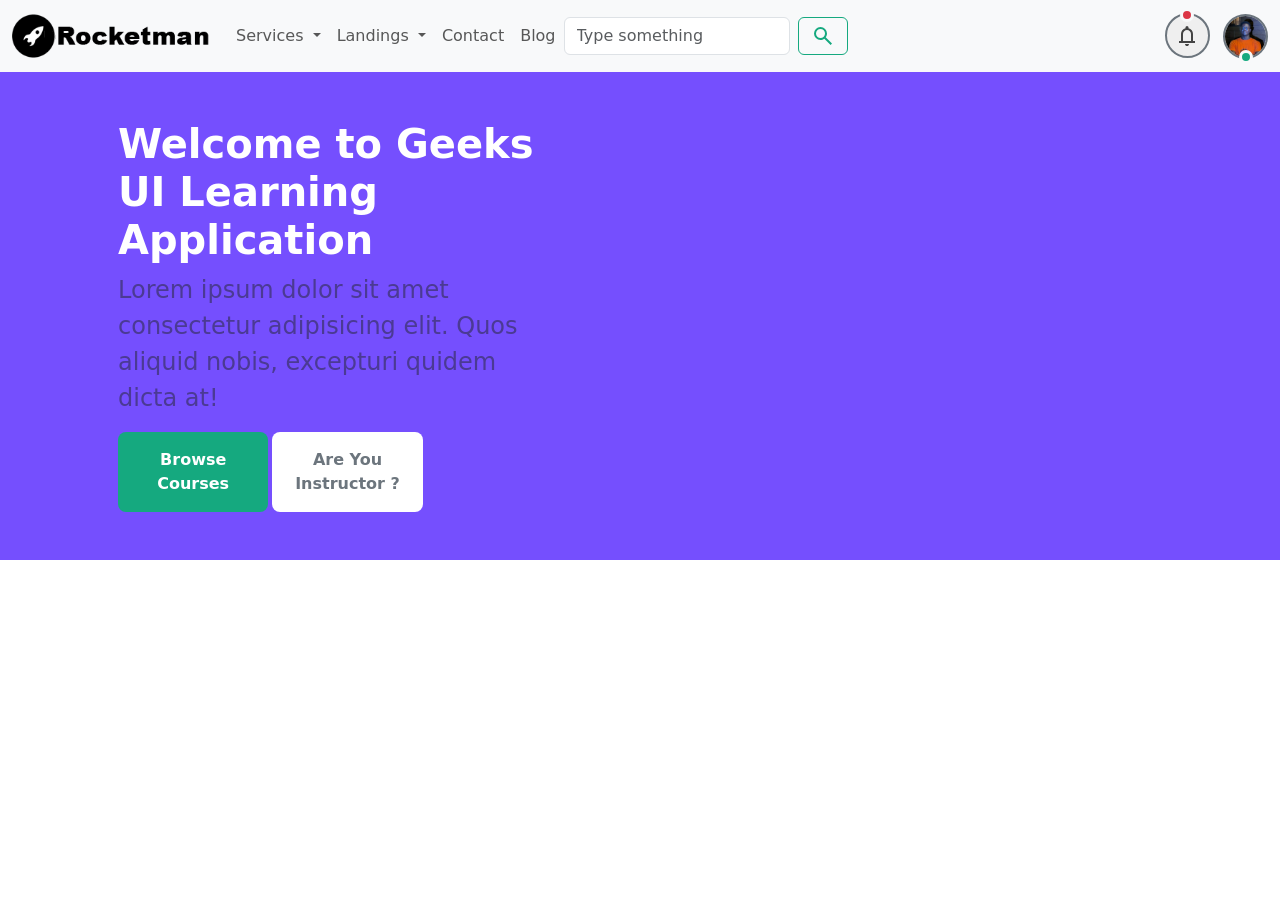
==== onepageproject.html @ 66e04916 "First commit" ====
<!doctype html>
<html lang="en">
  <head>
    <meta charset="utf-8">
    <meta name="viewport" content="width=device-width, initial-scale=1">
    <title>Bootstrap 5 - 101 Final Project</title>
    <link href="https://cdn.jsdelivr.net/npm/bootstrap@5.3.3/dist/css/bootstrap.min.css" rel="stylesheet" integrity="sha384-QWTKZyjpPEjISv5WaRU9OFeRpok6YctnYmDr5pNlyT2bRjXh0JMhjY6hW+ALEwIH" crossorigin="anonymous">
    <link rel="stylesheet" href="style.css">
  </head>
  <body>
    <nav class="navbar navbar-expand-lg bg-body-tertiary">
        <div class="container-fluid">
            <a class="navbar-brand" href="#">
                <img src="img/logo.png" alt="Bootstrap" width="200">
            </a>
            <div class="d-lg-none ms-auto me-3">
                <div class="dropdown d-inline">
                    <button type="button" class="border border-secondary border-2 rounded-circle position-relative p-0 me-2" data-bs-toggle="dropdown" aria-expanded="false" style="width: 45px; height: 45px;">
                        <svg xmlns="http://www.w3.org/2000/svg" height="24px" viewBox="0 -960 960 960" width="24px" fill="#434343">
                            <path d="M160-200v-80h80v-280q0-83 50-147.5T420-792v-28q0-25 17.5-42.5T480-880q25 0 42.5 17.5T540-820v28q80 20 130 84.5T720-560v280h80v80H160Zm320-300Zm0 420q-33 0-56.5-23.5T400-160h160q0 33-23.5 56.5T480-80ZM320-280h320v-280q0-66-47-113t-113-47q-66 0-113 47t-47 113v280Z"/>
                        </svg>
                        <span class="position-absolute top-0 start-50 translate-middle p-1 bg-danger border border-light border-3 rounded-circle">
                        <span class="visually-hidden">New Alerts</span>
                        </span>
                    </button>
                    <ul class="dropdown-menu dropdown-menu-end mt-3">
                        <li><a class="dropdown-item" href="#">Notification 1</a></li>
                        <li><a class="dropdown-item" href="#">Notification 2</a></li>
                        <li><a class="dropdown-item" href="#">Notification 3</a></li>
                        <li><hr class="dropdown-divider"></li>
                        <li><a class="dropdown-item" href="#">Mark all as read</a></li>

                    </ul>
                </div>
                <div class="dropdown d-inline">
                    <button type="button" class="border border-secondary border-2 rounded-circle position-relative p-0" data-bs-toggle="dropdown" aria-expanded="false" style="width: 45px; height: 45px;">
                        <img src="img/me.jpeg" alt="me" class="rounded-circle" width="100%">
                        <span class="position-absolute top-100 start-50 translate-middle p-1 bg-success border border-light border-3 rounded-circle">
                            <span class="visually-hidden">Online Indicator</span>
                        </span>
                    </button>
                    <ul class="dropdown-menu dropdown-menu-end mt-3">
                        <li><a class="dropdown-item" href="#">Statut</a></li>
                        <li><a class="dropdown-item" href="#">Profile</a></li>
                        <li><a class="dropdown-item" href="#">Settings</a></li>
                        <li><hr class="dropdown-divider"></li>
                        <li><a class="dropdown-item" href="#">Log Out</a></li>
                    </ul>
                </div>
            </div>
            <button class="navbar-toggler" type="button" data-bs-toggle="collapse" data-bs-target="#navbarSupportedContent" aria-controls="navbarSupportedContent" aria-expanded="false" aria-label="Toggle navigation">
                <span class="navbar-toggler-icon"></span>
            </button>
            <div class="collapse navbar-collapse" id="navbarSupportedContent">
                <ul class="navbar-nav mb-2 mb-lg-0">
                    <li class="nav-item dropdown">
                        <a class="nav-link dropdown-toggle" href="#" role="button" type="button" data-bs-toggle="dropdown" aria-expanded="false">
                        Services
                        </a>
                        <ul class="dropdown-menu">
                            <li><a class="dropdown-item" href="#">Cleaning</a></li>
                            <li><a class="dropdown-item" href="#">Fuelling</a></li>
                            <li>
                                <div class="dropend">
                                    <a class="nav-link dropdown-toggle" href="#" role="button" data-bs-toggle="dropdown" aria-expanded="false">
                                        Coding
                                    </a>
                                    <ul class="dropdown-menu">
                                        <li><a class="dropdown-item" href="#">JS</a></li>
                                        <li><a class="dropdown-item" href="#">TS</a></li>
                                        <li><a class="dropdown-item" href="#">C#</a></li>
                                    </ul>
                                </div>
                                <!-- <div class="btn-group dropend">
                                    <button type="button" class="btn btn-secondary dropdown-toggle" data-bs-toggle="dropdown" aria-expanded="false">
                                      Dropend
                                    </button>
                                    <ul class="dropdown-menu">
                                      <li><a class="dropdown-item" href="#">Menu item</a></li>
                                      <li><a class="dropdown-item" href="#">Menu item</a></li>
                                      <li><a class="dropdown-item" href="#">Menu item</a></li>
                                    </ul>
                                </div> -->
                                  
                            </li>
                            <li><hr class="dropdown-divider"></li>
                            <li><a class="dropdown-item" href="#">See more</a></li>
                        </ul>
                    </li>
                    <li class="nav-item dropdown">
                        <a class="nav-link dropdown-toggle" href="#" role="button" data-bs-toggle="dropdown" aria-expanded="false">
                        Landings
                        </a>
                        <ul class="dropdown-menu">
                            <li><a class="dropdown-item" href="#">Landing 1</a></li>
                            <li><a class="dropdown-item" href="#">Landing 2</a></li>
                            <li><a class="dropdown-item" href="#">Landing 3</a></li>
                        </ul>
                    </li>
                    <li class="nav-item">
                        <a class="nav-link" aria-current="page" href="#">Contact</a>
                    </li>
                    <li class="nav-item">
                        <a class="nav-link" href="#">Blog</a>
                    </li>
                </ul>
                <form class="d-flex me-auto " role="search">
                    <input class="form-control me-2" type="search" placeholder="Type something" aria-label="Search">
                    <button class="btn btn-outline-success border border-succes" id="btn-search" type="submit">
                        <svg xmlns="http://www.w3.org/2000/svg" height="24px" viewBox="0 -960 960 960" width="24px" fill="#15a97f">
                            <path d="M784-120 532-372q-30 24-69 38t-83 14q-109 0-184.5-75.5T120-580q0-109 75.5-184.5T380-840q109 0 184.5 75.5T640-580q0 44-14 83t-38 69l252 252-56 56ZM380-400q75 0 127.5-52.5T560-580q0-75-52.5-127.5T380-760q-75 0-127.5 52.5T200-580q0 75 52.5 127.5T380-400Z"/>
                        </svg>
                    </button>
                </form>
                <div class="d-none d-lg-block">
                    <div class="dropdown d-inline">
                        <button type="button" class="border border-secondary border-2 rounded-circle position-relative p-0" data-bs-toggle="dropdown" aria-expanded="false" style="width: 45px; height: 45px;">
                            <svg xmlns="http://www.w3.org/2000/svg" height="24px" viewBox="0 -960 960 960" width="24px" fill="#434343">
                                <path d="M160-200v-80h80v-280q0-83 50-147.5T420-792v-28q0-25 17.5-42.5T480-880q25 0 42.5 17.5T540-820v28q80 20 130 84.5T720-560v280h80v80H160Zm320-300Zm0 420q-33 0-56.5-23.5T400-160h160q0 33-23.5 56.5T480-80ZM320-280h320v-280q0-66-47-113t-113-47q-66 0-113 47t-47 113v280Z"/>
                            </svg>
                            <span class="position-absolute top-0 start-50 translate-middle p-1 bg-danger border border-light border-3 rounded-circle">
                            <span class="visually-hidden">New Alerts</span>
                            </span>
                        </button>
                        <ul class="dropdown-menu dropdown-menu-end mt-3">
                            <li><a class="dropdown-item" href="#">Notification 1</a></li>
                            <li><a class="dropdown-item" href="#">Notification 2</a></li>
                            <li><a class="dropdown-item" href="#">Notification 3</a></li>
                            <li><hr class="dropdown-divider"></li>
                            <li><a class="dropdown-item" href="#">Mark all as read</a></li>

                        </ul>
                    </div>
                    <div class="dropdown d-inline">
                        <button type="button" class="border border-secondary border-2 rounded-circle position-relative p-0 ms-2" data-bs-toggle="dropdown" aria-expanded="false" style="width: 45px; height: 45px;">
                            <img src="img/me.jpeg" alt="me" class="rounded-circle" width="100%">
                            <span class="position-absolute top-100 start-50 translate-middle p-1 bg-success border border-light border-3 rounded-circle">
                            <span class="visually-hidden">Online Indicator</span>
                            </span>
                        </button>
                        <ul class="dropdown-menu dropdown-menu-end mt-3">
                            <li><a class="dropdown-item" href="#">Statut</a></li>
                            <li><a class="dropdown-item" href="#">Profile</a></li>
                            <li><a class="dropdown-item" href="#">Settings</a></li>
                            <li><hr class="dropdown-divider"></li>
                            <li><a class="dropdown-item" href="#">Log Out</a></li>
                        </ul>
                    </div>
                </div>
            </div>
        </div>
    </nav>
    <!-- Page content -- Jumbotron -->
    <div class="bg-primary">
        <div class="container d-flex flex-column p-5">
            <h1 class="d-flex text-white fw-bold text-start fs-1 w-50 pe-5 ">Welcome to Geeks UI Learning Application</h1>
            <p class="text-body-tertiary fs-4 lh-base fw-normal" style="width: 40%;">Lorem ipsum dolor sit amet consectetur adipisicing elit. Quos aliquid nobis, excepturi quidem dicta at!</p>
            <div class="d-flex" style="width: 30%;">
                <button class="d-block p-3 rounded-3 border border-0 me-1 fw-semibold bg-success text-white" style="width: 48%;">Browse Courses</button>
                <button class="d-block p-3 rounded-3 border border-0 fw-semibold bg-white text-secondary" style="width: 48%;"> Are You Instructor ?</button>
            </div>
        </div>
    </div>


    <script src="https://cdn.jsdelivr.net/npm/bootstrap@5.3.3/dist/js/bootstrap.bundle.min.js" integrity="sha384-YvpcrYf0tY3lHB60NNkmXc5s9fDVZLESaAA55NDzOxhy9GkcIdslK1eN7N6jIeHz" crossorigin="anonymous"></script>
  </body>
</html>
---- style.css ----
svg:hover {
    fill: #fff;
}

.bg-primary {
    background-color: #754ffe !important;
}

.bg-success, .btn-outline-success:hover {
    background-color: #15a97f !important;
}

.btn-outline-success {
    border-color: #15a97f !important;
}
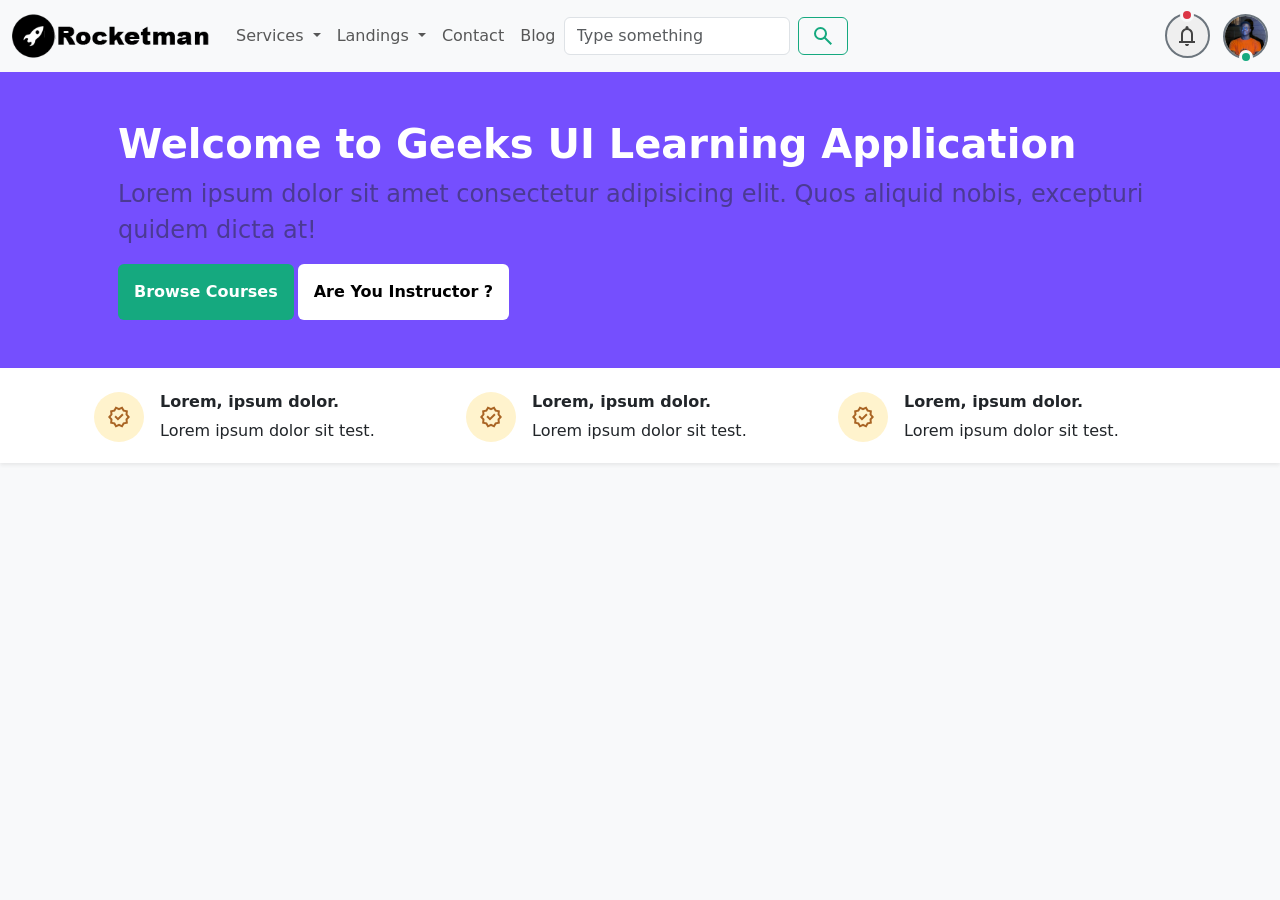
==== commit 4b5c7aaa: "update" ====
--- a/onepageproject.html
+++ b/onepageproject.html
@@ -7,7 +7,9 @@
     <link href="https://cdn.jsdelivr.net/npm/bootstrap@5.3.3/dist/css/bootstrap.min.css" rel="stylesheet" integrity="sha384-QWTKZyjpPEjISv5WaRU9OFeRpok6YctnYmDr5pNlyT2bRjXh0JMhjY6hW+ALEwIH" crossorigin="anonymous">
     <link rel="stylesheet" href="style.css">
   </head>
-  <body>
+  <body class="bg-light">
+
+    <!-- Nav Bar -->
     <nav class="navbar navbar-expand-lg bg-body-tertiary">
         <div class="container-fluid">
             <a class="navbar-brand" href="#">
@@ -150,18 +152,62 @@
             </div>
         </div>
     </nav>
+
     <!-- Page content -- Jumbotron -->
     <div class="bg-primary">
         <div class="container d-flex flex-column p-5">
-            <h1 class="d-flex text-white fw-bold text-start fs-1 w-50 pe-5 ">Welcome to Geeks UI Learning Application</h1>
-            <p class="text-body-tertiary fs-4 lh-base fw-normal" style="width: 40%;">Lorem ipsum dolor sit amet consectetur adipisicing elit. Quos aliquid nobis, excepturi quidem dicta at!</p>
-            <div class="d-flex" style="width: 30%;">
-                <button class="d-block p-3 rounded-3 border border-0 me-1 fw-semibold bg-success text-white" style="width: 48%;">Browse Courses</button>
-                <button class="d-block p-3 rounded-3 border border-0 fw-semibold bg-white text-secondary" style="width: 48%;"> Are You Instructor ?</button>
+            <h1 class="d-flex w-lg-50 text-white fw-bold text-lg-start fs-1 me-auto">Welcome to Geeks UI Learning Application</h1>
+            <p class="text-body-tertiary fs-4 lh-base fw-normal me-auto ">Lorem ipsum dolor sit amet consectetur adipisicing elit. Quos aliquid nobis, excepturi quidem dicta at!</p>
+            <div class="d-flex me-auto">
+                <button class="d-block p-3 rounded-2 border border-0 me-1 fw-semibold bg-success text-white">Browse Courses</button>
+                <button class="d-block p-3 rounded-2 border border-0 fw-semibold bg-white text-black"> Are You Instructor ?</button>
             </div>
         </div>
     </div>
 
+    <!-- Page content -- After Jumbotron -->
+    <div class="d-flex justify-content-center text-start bg-white shadow-sm pt-4 pb-1">
+        <div class="row container">
+            <div class="col-md-6 col-lg-4 d-flex">
+                <button class="rounded-circle bg-warning-subtle justify-content-center p-0 border-0 me-3" disabled style="width: 50px; height: 50px;">
+                    <svg xmlns="http://www.w3.org/2000/svg" id="disabled-btn" height="24px" viewBox="0 -960 960 960" width="24px" fill="#A96424">
+                        <path d="m344-60-76-128-144-32 14-148-98-112 98-112-14-148 144-32 76-128 136 58 136-58 76 128 144 32-14 148 98 112-98 112 14 148-144 32-76 128-136-58-136 58Zm34-102 102-44 104 44 56-96 110-26-10-112 74-84-74-86 10-112-110-24-58-96-102 44-104-44-56 96-110 24 10 112-74 86 74 84-10 114 110 24 58 96Zm102-318Zm-42 142 226-226-56-58-170 170-86-84-56 56 142 142Z"/>
+                    </svg>
+                </button>
+                <div class="d-block">
+                    <h1 class="fs-6 fw-bold">Lorem, ipsum dolor.</h1>
+                    <p>Lorem ipsum dolor sit test.</p>
+                </div>
+            </div>
+            <div class="col-md-6 col-lg-4 d-flex">
+                <button class="rounded-circle bg-warning-subtle justify-content-center p-0 border-0 me-3" disabled style="width: 50px; height: 50px;">
+                    <svg xmlns="http://www.w3.org/2000/svg" id="disabled-btn" height="24px" viewBox="0 -960 960 960" width="24px" fill="#A96424">
+                        <path d="m344-60-76-128-144-32 14-148-98-112 98-112-14-148 144-32 76-128 136 58 136-58 76 128 144 32-14 148 98 112-98 112 14 148-144 32-76 128-136-58-136 58Zm34-102 102-44 104 44 56-96 110-26-10-112 74-84-74-86 10-112-110-24-58-96-102 44-104-44-56 96-110 24 10 112-74 86 74 84-10 114 110 24 58 96Zm102-318Zm-42 142 226-226-56-58-170 170-86-84-56 56 142 142Z"/>
+                    </svg>
+                </button>
+                <div class="d-block">
+                    <h1 class="fs-6 fw-bold">Lorem, ipsum dolor.</h1>
+                    <p>Lorem ipsum dolor sit test.</p>
+                </div>
+            </div>
+            <div class="col-md-6 col-lg-4 d-flex">
+                <button class="rounded-circle bg-warning-subtle justify-content-center p-0 border-0 me-3" disabled style="width: 50px; height: 50px;">
+                    <svg xmlns="http://www.w3.org/2000/svg" id="disabled-btn" height="24px" viewBox="0 -960 960 960" width="24px" fill="#A96424">
+                        <path d="m344-60-76-128-144-32 14-148-98-112 98-112-14-148 144-32 76-128 136 58 136-58 76 128 144 32-14 148 98 112-98 112 14 148-144 32-76 128-136-58-136 58Zm34-102 102-44 104 44 56-96 110-26-10-112 74-84-74-86 10-112-110-24-58-96-102 44-104-44-56 96-110 24 10 112-74 86 74 84-10 114 110 24 58 96Zm102-318Zm-42 142 226-226-56-58-170 170-86-84-56 56 142 142Z"/>
+                    </svg>
+                </button>
+                <div class="d-block">
+                    <h1 class="fs-6 fw-bold">Lorem, ipsum dolor.</h1>
+                    <p>Lorem ipsum dolor sit test.</p>
+                </div>
+            </div>
+        </div>
+    </div>
+
+    <!-- Content -->
+    <div class="container">
+        
+    </div>
 
     <script src="https://cdn.jsdelivr.net/npm/bootstrap@5.3.3/dist/js/bootstrap.bundle.min.js" integrity="sha384-YvpcrYf0tY3lHB60NNkmXc5s9fDVZLESaAA55NDzOxhy9GkcIdslK1eN7N6jIeHz" crossorigin="anonymous"></script>
   </body>
--- a/style.css
+++ b/style.css
@@ -12,4 +12,8 @@
 
 .btn-outline-success {
     border-color: #15a97f !important;
+}
+
+#disabled-btn:hover {
+    fill: #A96424;
 }
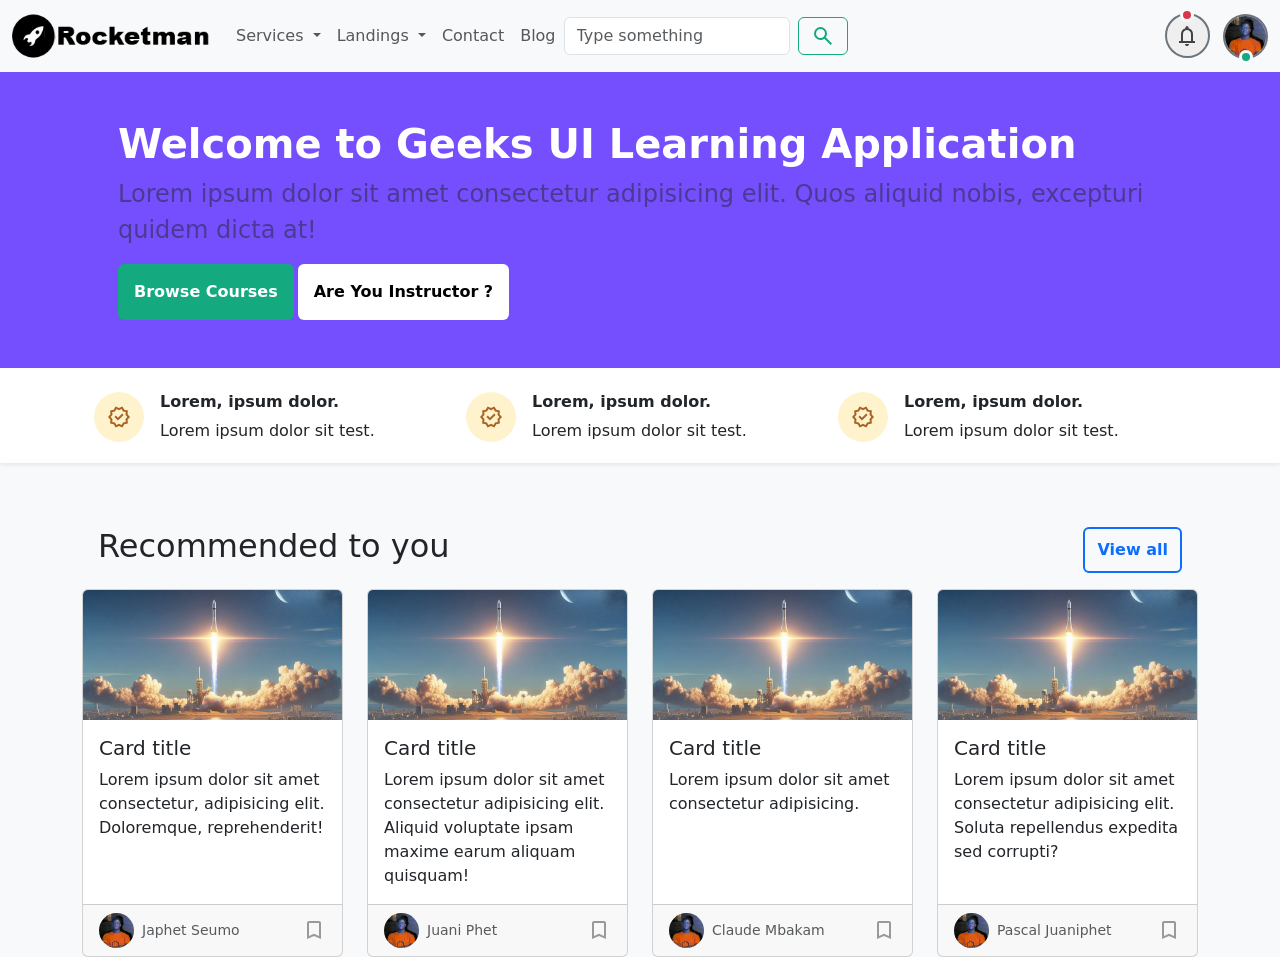
==== commit 4261d847: "updates" ====
--- a/onepageproject.html
+++ b/onepageproject.html
@@ -31,7 +31,6 @@
                         <li><a class="dropdown-item" href="#">Notification 3</a></li>
                         <li><hr class="dropdown-divider"></li>
                         <li><a class="dropdown-item" href="#">Mark all as read</a></li>
-
                     </ul>
                 </div>
                 <div class="dropdown d-inline">
@@ -205,8 +204,85 @@
     </div>
 
     <!-- Content -->
-    <div class="container">
-        
+    <div class="container mt-5 pt-2g">
+        <div class="d-flex p-3">
+            <h2 class="me-auto">Recommended to you</h2>
+            <button type="button" class="btn text-primary fw-semibold fs-6 border border-2 border-primary">View all</button>
+        </div>
+        <div class="row row-cols-1 row-cols-md-2 row-cols-lg-4 g-4">
+            <div class="col">
+                <div class="card h-100">
+                    <img src="img/0.png" class="card-img-top" alt="...">
+                    <div class="card-body">
+                        <h5 class="card-title">Card title</h5>
+                        <p class="card-text">Lorem ipsum dolor sit amet consectetur, adipisicing elit. Doloremque, reprehenderit!</p>
+                    </div>
+                    <div class="card-footer d-flex align-items-center">
+                        <button type="button" class="rounded-circle border-0 p-0 me-2" style="width: 35px; height: 35px;">
+                            <img src="img/me.jpeg" alt="me" class="rounded-circle" width="100%">
+                        </button>
+                        <small class="text-body-secondary me-auto">Japhet Seumo</small>
+                        <svg xmlns="http://www.w3.org/2000/svg" height="24px" id="bookmark-btn" viewBox="0 -960 960 960" width="24px" fill="#999999">
+                            <path d="M200-120v-640q0-33 23.5-56.5T280-840h400q33 0 56.5 23.5T760-760v640L480-240 200-120Zm80-122 200-86 200 86v-518H280v518Zm0-518h400-400Z"/>
+                        </svg>
+                    </div>
+                </div>
+            </div>
+            <div class="col">
+                <div class="card h-100">
+                    <img src="img/0.png" class="card-img-top" alt="...">
+                    <div class="card-body">
+                        <h5 class="card-title">Card title</h5>
+                        <p class="card-text">Lorem ipsum dolor sit amet consectetur adipisicing elit. Aliquid voluptate ipsam maxime earum aliquam quisquam!</p>
+                    </div>
+                    <div class="card-footer d-flex align-items-center">
+                        <button type="button" class="rounded-circle border-0 p-0 me-2" style="width: 35px; height: 35px;">
+                            <img src="img/me.jpeg" alt="me" class="rounded-circle" width="100%">
+                        </button>
+                        <small class="text-body-secondary me-auto">Juani Phet</small>
+                        <svg xmlns="http://www.w3.org/2000/svg" height="24px" id="bookmark-btn" viewBox="0 -960 960 960" width="24px" fill="#999999">
+                            <path d="M200-120v-640q0-33 23.5-56.5T280-840h400q33 0 56.5 23.5T760-760v640L480-240 200-120Zm80-122 200-86 200 86v-518H280v518Zm0-518h400-400Z"/>
+                        </svg>
+                    </div>
+                </div>
+            </div>
+            <div class="col">
+                <div class="card h-100">
+                    <img src="img/0.png" class="card-img-top" alt="...">
+                    <div class="card-body">
+                        <h5 class="card-title">Card title</h5>
+                        <p class="card-text">Lorem ipsum dolor sit amet consectetur adipisicing.</p>
+                    </div>
+                    <div class="card-footer d-flex align-items-center">
+                        <button type="button" class="rounded-circle border-0 p-0 me-2" style="width: 35px; height: 35px;">
+                            <img src="img/me.jpeg" alt="me" class="rounded-circle" width="100%">
+                        </button>
+                        <small class="text-body-secondary me-auto">Claude Mbakam</small>
+                        <svg xmlns="http://www.w3.org/2000/svg" height="24px" id="bookmark-btn" viewBox="0 -960 960 960" width="24px" fill="#999999">
+                            <path d="M200-120v-640q0-33 23.5-56.5T280-840h400q33 0 56.5 23.5T760-760v640L480-240 200-120Zm80-122 200-86 200 86v-518H280v518Zm0-518h400-400Z"/>
+                        </svg>
+                    </div>
+                </div>
+            </div>
+            <div class="col">
+                <div class="card h-100">
+                    <img src="img/0.png" class="card-img-top" alt="...">
+                    <div class="card-body">
+                        <h5 class="card-title">Card title</h5>
+                        <p class="card-text">Lorem ipsum dolor sit amet consectetur adipisicing elit. Soluta repellendus expedita sed corrupti?</p>
+                    </div>
+                    <div class="card-footer d-flex align-items-center">
+                        <button type="button" class="rounded-circle border-0 p-0 me-2" style="width: 35px; height: 35px;">
+                            <img src="img/me.jpeg" alt="me" class="rounded-circle" width="100%">
+                        </button>
+                        <small class="text-body-secondary me-auto">Pascal Juaniphet</small>
+                        <svg xmlns="http://www.w3.org/2000/svg" height="24px" id="bookmark-btn" viewBox="0 -960 960 960" width="24px" fill="#999999">
+                            <path d="M200-120v-640q0-33 23.5-56.5T280-840h400q33 0 56.5 23.5T760-760v640L480-240 200-120Zm80-122 200-86 200 86v-518H280v518Zm0-518h400-400Z"/>
+                        </svg>
+                    </div>
+                </div>
+            </div>
+        </div>
     </div>
 
     <script src="https://cdn.jsdelivr.net/npm/bootstrap@5.3.3/dist/js/bootstrap.bundle.min.js" integrity="sha384-YvpcrYf0tY3lHB60NNkmXc5s9fDVZLESaAA55NDzOxhy9GkcIdslK1eN7N6jIeHz" crossorigin="anonymous"></script>
--- a/style.css
+++ b/style.css
@@ -16,4 +16,8 @@
 
 #disabled-btn:hover {
     fill: #A96424;
+}
+
+#bookmark-btn:hover {
+    fill: #434343;
 }
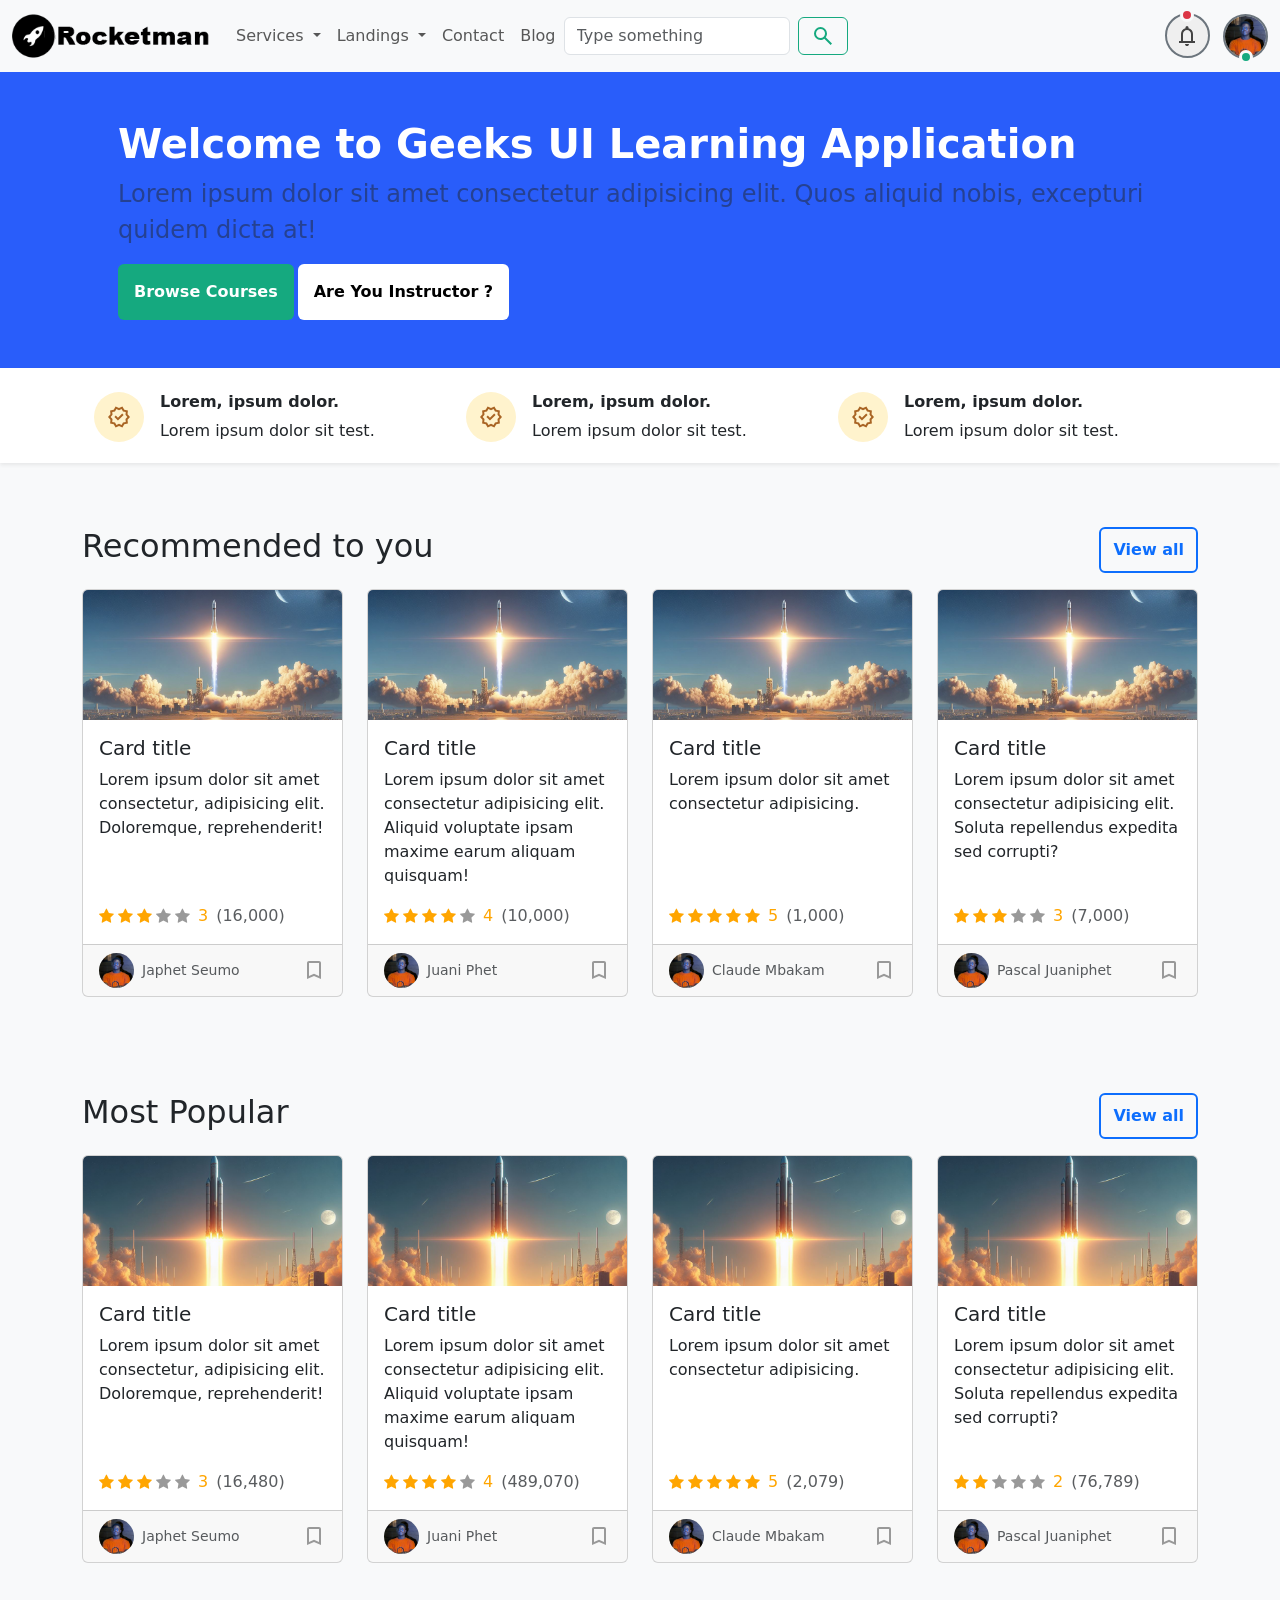
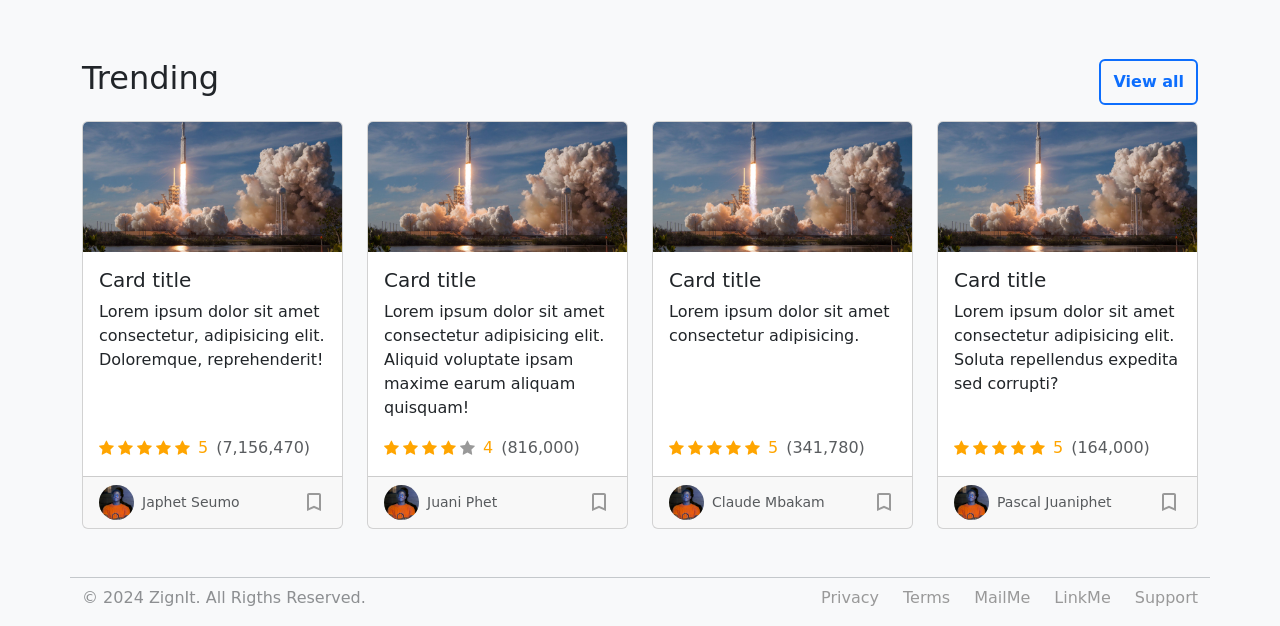
==== commit f85f1d43: "updates" ====
--- a/onepageproject.html
+++ b/onepageproject.html
@@ -5,6 +5,7 @@
     <meta name="viewport" content="width=device-width, initial-scale=1">
     <title>Bootstrap 5 - 101 Final Project</title>
     <link href="https://cdn.jsdelivr.net/npm/bootstrap@5.3.3/dist/css/bootstrap.min.css" rel="stylesheet" integrity="sha384-QWTKZyjpPEjISv5WaRU9OFeRpok6YctnYmDr5pNlyT2bRjXh0JMhjY6hW+ALEwIH" crossorigin="anonymous">
+    <link rel="stylesheet" href="https://cdnjs.cloudflare.com/ajax/libs/font-awesome/4.7.0/css/font-awesome.min.css">
     <link rel="stylesheet" href="style.css">
   </head>
   <body class="bg-light">
@@ -61,8 +62,9 @@
                         <ul class="dropdown-menu">
                             <li><a class="dropdown-item" href="#">Cleaning</a></li>
                             <li><a class="dropdown-item" href="#">Fuelling</a></li>
+                            <li><a class="dropdown-item" href="#">Coding</a></li>
                             <li>
-                                <div class="dropend">
+                                <!-- <div class="dropend">
                                     <a class="nav-link dropdown-toggle" href="#" role="button" data-bs-toggle="dropdown" aria-expanded="false">
                                         Coding
                                     </a>
@@ -71,7 +73,7 @@
                                         <li><a class="dropdown-item" href="#">TS</a></li>
                                         <li><a class="dropdown-item" href="#">C#</a></li>
                                     </ul>
-                                </div>
+                                </div> -->
                                 <!-- <div class="btn-group dropend">
                                     <button type="button" class="btn btn-secondary dropdown-toggle" data-bs-toggle="dropdown" aria-expanded="false">
                                       Dropend
@@ -203,11 +205,11 @@
         </div>
     </div>
 
-    <!-- Content -->
+    <!-- Content cards-->
     <div class="container mt-5 pt-2g">
-        <div class="d-flex p-3">
+        <div class="d-flex py-3">
             <h2 class="me-auto">Recommended to you</h2>
-            <button type="button" class="btn text-primary fw-semibold fs-6 border border-2 border-primary">View all</button>
+            <button type="button" class="btn btn-view text-primary fw-semibold fs-6 border border-2 border-primary">View all</button>
         </div>
         <div class="row row-cols-1 row-cols-md-2 row-cols-lg-4 g-4">
             <div class="col">
@@ -217,6 +219,15 @@
                         <h5 class="card-title">Card title</h5>
                         <p class="card-text">Lorem ipsum dolor sit amet consectetur, adipisicing elit. Doloremque, reprehenderit!</p>
                     </div>
+                    <div class="d-flex ms-3 mb-3 align-items-center">
+                        <span class="fa fa-star checked me-1"></span>
+                        <span class="fa fa-star checked me-1"></span>
+                        <span class="fa fa-star checked me-1"></span>
+                        <span class="fa fa-star unchecked me-1"></span>
+                        <span class="fa fa-star unchecked me-1"></span>
+                        <span class="checked text-body-warning ms-1 fw-light fs-6">3</span>
+                        <span class="checked text-body-secondary ms-2 fw-light fs-6">(16,000)</span>
+                    </div>
                     <div class="card-footer d-flex align-items-center">
                         <button type="button" class="rounded-circle border-0 p-0 me-2" style="width: 35px; height: 35px;">
                             <img src="img/me.jpeg" alt="me" class="rounded-circle" width="100%">
@@ -235,6 +246,15 @@
                         <h5 class="card-title">Card title</h5>
                         <p class="card-text">Lorem ipsum dolor sit amet consectetur adipisicing elit. Aliquid voluptate ipsam maxime earum aliquam quisquam!</p>
                     </div>
+                    <div class="d-flex ms-3 mb-3 align-items-center">
+                        <span class="fa fa-star checked me-1"></span>
+                        <span class="fa fa-star checked me-1"></span>
+                        <span class="fa fa-star checked me-1"></span>
+                        <span class="fa fa-star checked me-1"></span>
+                        <span class="fa fa-star unchecked me-1"></span>
+                        <span class="checked text-body-warning ms-1 fw-light fs-6">4</span>
+                        <span class="checked text-body-secondary ms-2 fw-light fs-6">(10,000)</span>
+                    </div>
                     <div class="card-footer d-flex align-items-center">
                         <button type="button" class="rounded-circle border-0 p-0 me-2" style="width: 35px; height: 35px;">
                             <img src="img/me.jpeg" alt="me" class="rounded-circle" width="100%">
@@ -253,6 +273,15 @@
                         <h5 class="card-title">Card title</h5>
                         <p class="card-text">Lorem ipsum dolor sit amet consectetur adipisicing.</p>
                     </div>
+                    <div class="d-flex ms-3 mb-3 align-items-center">
+                        <span class="fa fa-star checked me-1"></span>
+                        <span class="fa fa-star checked me-1"></span>
+                        <span class="fa fa-star checked me-1"></span>
+                        <span class="fa fa-star checked me-1"></span>
+                        <span class="fa fa-star checked me-1"></span>
+                        <span class="checked text-body-warning ms-1 fw-light fs-6">5</span>
+                        <span class="checked text-body-secondary ms-2 fw-light fs-6">(1,000)</span>
+                    </div>
                     <div class="card-footer d-flex align-items-center">
                         <button type="button" class="rounded-circle border-0 p-0 me-2" style="width: 35px; height: 35px;">
                             <img src="img/me.jpeg" alt="me" class="rounded-circle" width="100%">
@@ -271,6 +300,15 @@
                         <h5 class="card-title">Card title</h5>
                         <p class="card-text">Lorem ipsum dolor sit amet consectetur adipisicing elit. Soluta repellendus expedita sed corrupti?</p>
                     </div>
+                    <div class="d-flex ms-3 mb-3 align-items-center">
+                        <span class="fa fa-star checked me-1"></span>
+                        <span class="fa fa-star checked me-1"></span>
+                        <span class="fa fa-star checked me-1"></span>
+                        <span class="fa fa-star unchecked me-1"></span>
+                        <span class="fa fa-star unchecked me-1"></span>
+                        <span class="checked text-body-warning ms-1 fw-light fs-6">3</span>
+                        <span class="checked text-body-secondary ms-2 fw-light fs-6">(7,000)</span>
+                    </div>
                     <div class="card-footer d-flex align-items-center">
                         <button type="button" class="rounded-circle border-0 p-0 me-2" style="width: 35px; height: 35px;">
                             <img src="img/me.jpeg" alt="me" class="rounded-circle" width="100%">
@@ -283,7 +321,252 @@
                 </div>
             </div>
         </div>
+
+        <!-- Most Popular -->
+        <div class="d-flex pb-3 pt-5 mt-5">
+            <h2 class="me-auto">Most Popular</h2>
+            <button type="button" class="btn btn-view text-primary fw-semibold fs-6 border border-2 border-primary">View all</button>
+        </div>
+        <div class="row row-cols-1 row-cols-md-2 row-cols-lg-4 g-4">
+            <div class="col">
+                <div class="card h-100">
+                    <img src="img/1.png" class="card-img-top" alt="...">
+                    <div class="card-body">
+                        <h5 class="card-title">Card title</h5>
+                        <p class="card-text">Lorem ipsum dolor sit amet consectetur, adipisicing elit. Doloremque, reprehenderit!</p>
+                    </div>
+                    
+                    <div class="d-flex ms-3 mb-3 align-items-center">
+                        <span class="fa fa-star checked me-1"></span>
+                        <span class="fa fa-star checked me-1"></span>
+                        <span class="fa fa-star checked me-1"></span>
+                        <span class="fa fa-star unchecked me-1"></span>
+                        <span class="fa fa-star unchecked me-1"></span>
+                        <span class="checked text-body-warning ms-1 fw-light fs-6">3</span>
+                        <span class="checked text-body-secondary ms-2 fw-light fs-6">(16,480)</span>
+                    </div>
+                    <div class="card-footer d-flex align-items-center">
+                        <button type="button" class="rounded-circle border-0 p-0 me-2" style="width: 35px; height: 35px;">
+                            <img src="img/me.jpeg" alt="me" class="rounded-circle" width="100%">
+                        </button>
+                        <small class="text-body-secondary me-auto">Japhet Seumo</small>
+                        <svg xmlns="http://www.w3.org/2000/svg" height="24px" id="bookmark-btn" viewBox="0 -960 960 960" width="24px" fill="#999999">
+                            <path d="M200-120v-640q0-33 23.5-56.5T280-840h400q33 0 56.5 23.5T760-760v640L480-240 200-120Zm80-122 200-86 200 86v-518H280v518Zm0-518h400-400Z"/>
+                        </svg>
+                    </div>
+                </div>
+            </div>
+            <div class="col">
+                <div class="card h-100">
+                    <img src="img/1.png" class="card-img-top" alt="...">
+                    <div class="card-body">
+                        <h5 class="card-title">Card title</h5>
+                        <p class="card-text">Lorem ipsum dolor sit amet consectetur adipisicing elit. Aliquid voluptate ipsam maxime earum aliquam quisquam!</p>
+                    </div>
+                    <div class="d-flex ms-3 mb-3 align-items-center">
+                        <span class="fa fa-star checked me-1"></span>
+                        <span class="fa fa-star checked me-1"></span>
+                        <span class="fa fa-star checked me-1"></span>
+                        <span class="fa fa-star checked me-1"></span>
+                        <span class="fa fa-star unchecked me-1"></span>
+                        <span class="checked text-body-warning ms-1 fw-light fs-6">4</span>
+                        <span class="checked text-body-secondary ms-2 fw-light fs-6">(489,070)</span>
+                    </div>
+                    <div class="card-footer d-flex align-items-center">
+                        <button type="button" class="rounded-circle border-0 p-0 me-2" style="width: 35px; height: 35px;">
+                            <img src="img/me.jpeg" alt="me" class="rounded-circle" width="100%">
+                        </button>
+                        <small class="text-body-secondary me-auto">Juani Phet</small>
+                        <svg xmlns="http://www.w3.org/2000/svg" height="24px" id="bookmark-btn" viewBox="0 -960 960 960" width="24px" fill="#999999">
+                            <path d="M200-120v-640q0-33 23.5-56.5T280-840h400q33 0 56.5 23.5T760-760v640L480-240 200-120Zm80-122 200-86 200 86v-518H280v518Zm0-518h400-400Z"/>
+                        </svg>
+                    </div>
+                </div>
+            </div>
+            <div class="col">
+                <div class="card h-100">
+                    <img src="img/1.png" class="card-img-top" alt="...">
+                    <div class="card-body">
+                        <h5 class="card-title">Card title</h5>
+                        <p class="card-text">Lorem ipsum dolor sit amet consectetur adipisicing.</p>
+                    </div>
+                    <div class="d-flex ms-3 mb-3 align-items-center">
+                        <span class="fa fa-star checked me-1"></span>
+                        <span class="fa fa-star checked me-1"></span>
+                        <span class="fa fa-star checked me-1"></span>
+                        <span class="fa fa-star checked me-1"></span>
+                        <span class="fa fa-star checked me-1"></span>
+                        <span class="checked text-body-warning ms-1 fw-light fs-6">5</span>
+                        <span class="checked text-body-secondary ms-2 fw-light fs-6">(2,079)</span>
+                    </div>
+                    <div class="card-footer d-flex align-items-center">
+                        <button type="button" class="rounded-circle border-0 p-0 me-2" style="width: 35px; height: 35px;">
+                            <img src="img/me.jpeg" alt="me" class="rounded-circle" width="100%">
+                        </button>
+                        <small class="text-body-secondary me-auto">Claude Mbakam</small>
+                        <svg xmlns="http://www.w3.org/2000/svg" height="24px" id="bookmark-btn" viewBox="0 -960 960 960" width="24px" fill="#999999">
+                            <path d="M200-120v-640q0-33 23.5-56.5T280-840h400q33 0 56.5 23.5T760-760v640L480-240 200-120Zm80-122 200-86 200 86v-518H280v518Zm0-518h400-400Z"/>
+                        </svg>
+                    </div>
+                </div>
+            </div>
+            <div class="col">
+                <div class="card h-100">
+                    <img src="img/1.png" class="card-img-top" alt="...">
+                    <div class="card-body">
+                        <h5 class="card-title">Card title</h5>
+                        <p class="card-text">Lorem ipsum dolor sit amet consectetur adipisicing elit. Soluta repellendus expedita sed corrupti?</p>
+                    </div>
+                    <div class="d-flex ms-3 mb-3 align-items-center">
+                        <span class="fa fa-star checked me-1"></span>
+                        <span class="fa fa-star checked me-1"></span>
+                        <span class="fa fa-star unchecked me-1"></span>
+                        <span class="fa fa-star unchecked me-1"></span>
+                        <span class="fa fa-star unchecked me-1"></span>
+                        <span class="checked text-body-warning ms-1 fw-light fs-6">2</span>
+                        <span class="checked text-body-secondary ms-2 fw-light fs-6">(76,789)</span>
+                    </div>
+                    <div class="card-footer d-flex align-items-center">
+                        <button type="button" class="rounded-circle border-0 p-0 me-2" style="width: 35px; height: 35px;">
+                            <img src="img/me.jpeg" alt="me" class="rounded-circle" width="100%">
+                        </button>
+                        <small class="text-body-secondary me-auto">Pascal Juaniphet</small>
+                        <svg xmlns="http://www.w3.org/2000/svg" height="24px" id="bookmark-btn" viewBox="0 -960 960 960" width="24px" fill="#999999">
+                            <path d="M200-120v-640q0-33 23.5-56.5T280-840h400q33 0 56.5 23.5T760-760v640L480-240 200-120Zm80-122 200-86 200 86v-518H280v518Zm0-518h400-400Z"/>
+                        </svg>
+                    </div>
+                </div>
+            </div>
+        </div>
+
+        <!-- Trending -->
+        <div class="d-flex pb-3 pt-5 mt-5">
+            <h2 class="me-auto">Trending</h2>
+            <button type="button" class="btn btn-view text-primary fw-semibold fs-6 border border-2 border-primary">View all</button>
+        </div>
+        <div class="row row-cols-1 row-cols-md-2 row-cols-lg-4 g-4 mb-5">
+            <div class="col">
+                <div class="card h-100">
+                    <img src="img/3.jpeg" class="card-img-top" alt="...">
+                    <div class="card-body">
+                        <h5 class="card-title">Card title</h5>
+                        <p class="card-text">Lorem ipsum dolor sit amet consectetur, adipisicing elit. Doloremque, reprehenderit!</p>
+                    </div>
+                    <div class="d-flex ms-3 mb-3 align-items-center">
+                        <span class="fa fa-star checked me-1"></span>
+                        <span class="fa fa-star checked me-1"></span>
+                        <span class="fa fa-star checked me-1"></span>
+                        <span class="fa fa-star checked me-1"></span>
+                        <span class="fa fa-star checked me-1"></span>
+                        <span class="checked text-body-warning ms-1 fw-light fs-6">5</span>
+                        <span class="checked text-body-secondary ms-2 fw-light fs-6">(7,156,470)</span>
+                    </div>
+                    <div class="card-footer d-flex align-items-center">
+                        <button type="button" class="rounded-circle border-0 p-0 me-2" style="width: 35px; height: 35px;">
+                            <img src="img/me.jpeg" alt="me" class="rounded-circle" width="100%">
+                        </button>
+                        <small class="text-body-secondary me-auto">Japhet Seumo</small>
+                        <svg xmlns="http://www.w3.org/2000/svg" height="24px" id="bookmark-btn" viewBox="0 -960 960 960" width="24px" fill="#999999">
+                            <path d="M200-120v-640q0-33 23.5-56.5T280-840h400q33 0 56.5 23.5T760-760v640L480-240 200-120Zm80-122 200-86 200 86v-518H280v518Zm0-518h400-400Z"/>
+                        </svg>
+                    </div>
+                </div>
+            </div>
+            <div class="col">
+                <div class="card h-100">
+                    <img src="img/3.jpeg" class="card-img-top" alt="...">
+                    <div class="card-body">
+                        <h5 class="card-title">Card title</h5>
+                        <p class="card-text">Lorem ipsum dolor sit amet consectetur adipisicing elit. Aliquid voluptate ipsam maxime earum aliquam quisquam!</p>
+                    </div>
+                    <div class="d-flex ms-3 mb-3 align-items-center">
+                        <span class="fa fa-star checked me-1"></span>
+                        <span class="fa fa-star checked me-1"></span>
+                        <span class="fa fa-star checked me-1"></span>
+                        <span class="fa fa-star checked me-1"></span>
+                        <span class="fa fa-star unchecked me-1"></span>
+                        <span class="checked text-body-warning ms-1 fw-light fs-6">4</span>
+                        <span class="checked text-body-secondary ms-2 fw-light fs-6">(816,000)</span>
+                    </div>
+                    <div class="card-footer d-flex align-items-center">
+                        <button type="button" class="rounded-circle border-0 p-0 me-2" style="width: 35px; height: 35px;">
+                            <img src="img/me.jpeg" alt="me" class="rounded-circle" width="100%">
+                        </button>
+                        <small class="text-body-secondary me-auto">Juani Phet</small>
+                        <svg xmlns="http://www.w3.org/2000/svg" height="24px" id="bookmark-btn" viewBox="0 -960 960 960" width="24px" fill="#999999">
+                            <path d="M200-120v-640q0-33 23.5-56.5T280-840h400q33 0 56.5 23.5T760-760v640L480-240 200-120Zm80-122 200-86 200 86v-518H280v518Zm0-518h400-400Z"/>
+                        </svg>
+                    </div>
+                </div>
+            </div>
+            <div class="col">
+                <div class="card h-100">
+                    <img src="img/3.jpeg" class="card-img-top" alt="...">
+                    <div class="card-body">
+                        <h5 class="card-title">Card title</h5>
+                        <p class="card-text">Lorem ipsum dolor sit amet consectetur adipisicing.</p>
+                    </div>
+                    <div class="d-flex ms-3 mb-3 align-items-center">
+                        <span class="fa fa-star checked me-1"></span>
+                        <span class="fa fa-star checked me-1"></span>
+                        <span class="fa fa-star checked me-1"></span>
+                        <span class="fa fa-star checked me-1"></span>
+                        <span class="fa fa-star checked me-1"></span>
+                        <span class="checked text-body-warning ms-1 fw-light fs-6">5</span>
+                        <span class="checked text-body-secondary ms-2 fw-light fs-6">(341,780)</span>
+                    </div>
+                    <div class="card-footer d-flex align-items-center">
+                        <button type="button" class="rounded-circle border-0 p-0 me-2" style="width: 35px; height: 35px;">
+                            <img src="img/me.jpeg" alt="me" class="rounded-circle" width="100%">
+                        </button>
+                        <small class="text-body-secondary me-auto">Claude Mbakam</small>
+                        <svg xmlns="http://www.w3.org/2000/svg" height="24px" id="bookmark-btn" viewBox="0 -960 960 960" width="24px" fill="#999999">
+                            <path d="M200-120v-640q0-33 23.5-56.5T280-840h400q33 0 56.5 23.5T760-760v640L480-240 200-120Zm80-122 200-86 200 86v-518H280v518Zm0-518h400-400Z"/>
+                        </svg>
+                    </div>
+                </div>
+            </div>
+            <div class="col">
+                <div class="card h-100">
+                    <img src="img/3.jpeg" class="card-img-top" alt="...">
+                    <div class="card-body">
+                        <h5 class="card-title">Card title</h5>
+                        <p class="card-text">Lorem ipsum dolor sit amet consectetur adipisicing elit. Soluta repellendus expedita sed corrupti?</p>
+                    </div>
+                    <div class="d-flex ms-3 mb-3 align-items-center">
+                        <span class="fa fa-star checked me-1"></span>
+                        <span class="fa fa-star checked me-1"></span>
+                        <span class="fa fa-star checked me-1"></span>
+                        <span class="fa fa-star checked me-1"></span>
+                        <span class="fa fa-star checked me-1"></span>
+                        <span class="checked text-body-warning ms-1 fw-light fs-6">5</span>
+                        <span class="checked text-body-secondary ms-2 fw-light fs-6">(164,000)</span>
+                    </div>
+                    <div class="card-footer d-flex align-items-center">
+                        <button type="button" class="rounded-circle border-0 p-0 me-2" style="width: 35px; height: 35px;">
+                            <img src="img/me.jpeg" alt="me" class="rounded-circle" width="100%">
+                        </button>
+                        <small class="text-body-secondary me-auto">Pascal Juaniphet</small>
+                        <svg xmlns="http://www.w3.org/2000/svg" height="24px" id="bookmark-btn" viewBox="0 -960 960 960" width="24px" fill="#999999">
+                            <path d="M200-120v-640q0-33 23.5-56.5T280-840h400q33 0 56.5 23.5T760-760v640L480-240 200-120Zm80-122 200-86 200 86v-518H280v518Zm0-518h400-400Z"/>
+                        </svg>
+                    </div>
+                </div>
+            </div>
+        </div>
     </div>
+
+    <!-- Footer -->
+     <div class="container d-flex flex-column flex-md-row border-top border-1 border-secondary-subtle mt-5 mb-3">
+        <span class="mx-auto mx-md-0 me-md-auto mt-2 text-body-tertiary">&copy; 2024 ZignIt. All Rigths Reserved.</span>
+        <div class="d-flex flex-column flex-sm-row mx-auto mx-md-0">
+            <a href="#" class="ms-sm-4 mt-2 link-secondary link-underline link-underline-opacity-0 link-footer">Privacy</a>
+            <a href="#" class="ms-sm-4 mt-2 link-secondary link-underline link-underline-opacity-0 link-footer">Terms</a>
+            <a href="mailto:seumojaphet555@gmail.com" class="ms-sm-4 mt-2 link-secondary link-underline link-underline-opacity-0 link-footer">MailMe</a>
+            <a href="www.linkedin.com/in/japhetseumo" class="ms-sm-4 mt-2 link-secondary link-underline link-underline-opacity-0 link-footer">LinkMe</a>
+            <a href="#" class="ms-sm-4 mt-2 link-secondary link-underline link-underline-opacity-0 link-footer">Support</a>
+        </div>
+     </div>
 
     <script src="https://cdn.jsdelivr.net/npm/bootstrap@5.3.3/dist/js/bootstrap.bundle.min.js" integrity="sha384-YvpcrYf0tY3lHB60NNkmXc5s9fDVZLESaAA55NDzOxhy9GkcIdslK1eN7N6jIeHz" crossorigin="anonymous"></script>
   </body>
--- a/style.css
+++ b/style.css
@@ -3,7 +3,7 @@
 }
 
 .bg-primary {
-    background-color: #754ffe !important;
+    background-color: #295dfa !important;
 }
 
 .bg-success, .btn-outline-success:hover {
@@ -20,4 +20,28 @@
 
 #bookmark-btn:hover {
     fill: #434343;
+}
+
+#bookmark-btn:active {
+    fill: #15a97f;
+}
+
+.card:hover, .btn-view:hover {
+    box-shadow: rgba(0, 0, 0, 0.1) 0px 10px 15px -3px, rgba(0, 0, 0, 0.05) 0px 4px 6px -2px;
+}
+
+.checked {
+    color: orange;
+}
+
+.unchecked {
+    color: #999999;
+}
+
+.link-footer:hover {
+    color: #434343;
+}
+
+.link-secondary {
+    color: #999999 !important;
 }
